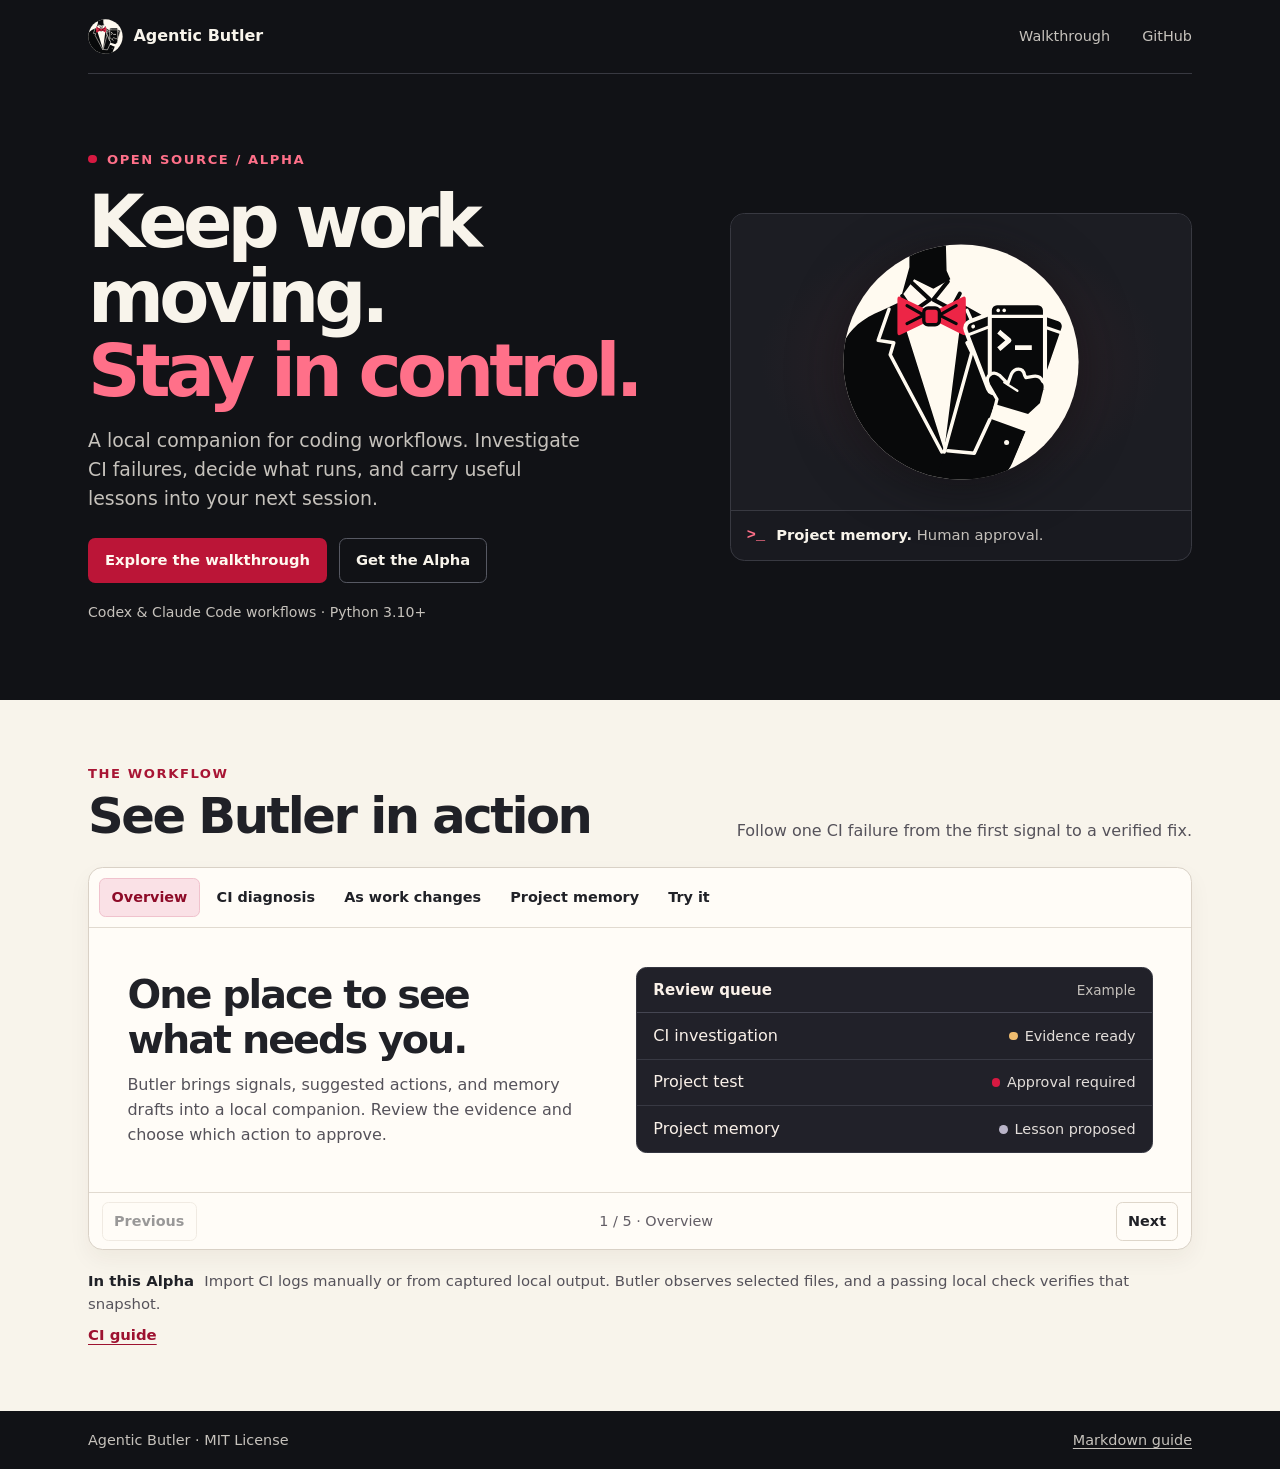
==== docs/index.html @ 4548ebe0 "Publish a static interactive Butler walkthrough" ====
<!doctype html>
<html lang="en">
<head>
  <meta charset="utf-8">
  <meta name="viewport" content="width=device-width, initial-scale=1">
  <meta name="description" content="Agentic Butler is an approval-first local companion for coding workflows and project memory.">
  <meta http-equiv="Content-Security-Policy" content="default-src 'none'; img-src 'self'; style-src 'self'; script-src 'self'; base-uri 'none'; form-action 'none'">
  <title>Agentic Butler — Project memory. Human approval.</title>
  <link rel="icon" href="assets/agentic-butler-icon.svg" type="image/svg+xml">
  <link rel="stylesheet" href="site.css">
  <script src="site.js" defer></script>
</head>
<body>
  <a class="skip" href="#main">Skip to content</a>
  <header class="shell masthead">
    <a class="brand" href="./"><img src="assets/agentic-butler-icon.svg" width="35" height="35" alt="">Agentic Butler</a>
    <nav aria-label="Site">
      <a href="#walkthrough">Walkthrough</a>
      <a href="https://github.com/Archer-Li/agentic-butler">GitHub</a>
    </nav>
  </header>
  <main id="main">
    <section class="shell hero" aria-labelledby="hero-title">
      <div>
        <p class="eyebrow"><span class="red-dot"></span> OPEN SOURCE <span aria-hidden="true">/</span> ALPHA</p>
        <h1 id="hero-title">Keep work moving.<br><span>Stay in control.</span></h1>
        <p class="intro">A local companion for coding workflows. Investigate CI failures, decide what runs, and carry useful lessons into your next session.</p>
        <div class="action-row">
          <a class="button primary" href="#walkthrough">Explore the walkthrough</a>
          <a class="button secondary" href="https://github.com/Archer-Li/agentic-butler/releases/tag/v0.3.0a1">Get the Alpha</a>
        </div>
        <p class="compatibility">Codex &amp; Claude Code workflows <span aria-hidden="true">·</span> Python 3.10+</p>
      </div>
      <figure class="hero-art">
        <div class="emblem-field"><img src="assets/agentic-butler-icon.svg" width="240" height="240" alt="A tuxedoed butler with a red bow tie holding terminal windows"></div>
        <figcaption>
          <span class="terminal-icon" aria-hidden="true">&gt;_</span>
          <span><strong>Project memory.</strong> Human approval.</span>
        </figcaption>
      </figure>
    </section>
    <div class="paper">
      <section class="shell walkthrough" id="walkthrough" aria-labelledby="deck-title">
        <div class="section-heading">
          <div><p class="eyebrow">THE WORKFLOW</p><h2 id="deck-title">See Butler in action</h2></div>
          <p>Follow one CI failure from the first signal to a verified fix.</p>
        </div>
        <div class="deck" id="deck">
          <div class="tabs" aria-label="Walkthrough slides" hidden>
            <button type="button" id="tab-overview" data-slide="overview">Overview</button>
            <button type="button" id="tab-ci" data-slide="ci">CI diagnosis</button>
            <button type="button" id="tab-progress" data-slide="progress">As work changes</button>
            <button type="button" id="tab-memory" data-slide="memory">Project memory</button>
            <button type="button" id="tab-start" data-slide="start">Try it</button>
          </div>
          <div class="stage">
            <section class="slide" id="slide-overview" aria-labelledby="title-overview">
              <div class="slide-copy"><h3 id="title-overview">One place to see what needs you.</h3><p>Butler brings signals, suggested actions, and memory drafts into a local companion. Review the evidence and choose which action to approve.</p></div>
              <div class="demo">
                <div class="demo-header"><span>Review queue</span><span class="demo-tag">Example</span></div>
                <dl class="queue"><div><dt>CI investigation</dt><dd><i class="dot warn"></i> Evidence ready</dd></div><div><dt>Project test</dt><dd><i class="dot red-dot"></i> Approval required</dd></div><div><dt>Project memory</dt><dd><i class="dot idle"></i> Lesson proposed</dd></div></dl>
              </div>
            </section>
            <section class="slide" id="slide-ci" aria-labelledby="title-ci">
              <div class="slide-copy"><h3 id="title-ci">From a failure log to a reviewable plan.</h3><p>Import a log or use failed local command output. Select relevant files, inspect the exact evidence, then approve and run a Codex diagnosis. A file-specific plan takes a separate approval.</p></div>
              <ol class="flow" aria-label="CI investigation flow"><li><span>Evidence</span><strong>Select failure log and files</strong></li><li class="gate"><span>Approval</span><strong>Review and run diagnosis</strong></li><li><span>Findings</span><strong>Read causes and cited lines</strong></li><li class="gate"><span>Approval</span><strong>Generate a separate plan</strong></li></ol>
            </section>
            <section class="slide" id="slide-progress" aria-labelledby="title-progress">
              <div class="slide-copy"><h3 id="title-progress">Already fixing it? Butler adjusts.</h3><p>Butler watches the files you selected. A change marks prior advice stale. Once you report a fix, the focus shifts to verification.</p></div>
              <div class="demo">
                <div class="demo-header"><span>Investigation status</span><span class="demo-tag">Example</span></div>
                <div class="progress-demo">
                  <details open><summary><i class="dot warn"></i> A selected file changes</summary><p>Review a fresh task with the current evidence.</p></details>
                  <details><summary><i class="dot red-dot"></i> You report the fix</summary><p>The old advice folds away. Review and run the verification command separately.</p></details>
                  <details><summary><i class="dot pass"></i> The approved check passes</summary><p>Butler displays a compact result for the checked snapshot.</p></details>
                </div>
              </div>
            </section>
            <section class="slide" id="slide-memory" aria-labelledby="title-memory">
              <div class="slide-copy"><h3 id="title-memory">Keep what the next session can use.</h3><p>Record a finding and its evidence. Review the memory draft before applying it as a versioned lesson. A later coding session can retrieve relevant guidance.</p></div>
              <ol class="cycle" aria-label="Project memory lifecycle"><li><strong>Capture</strong><span>Finding + evidence</span></li><li><strong>Review</strong><span>Inspect the draft</span></li><li><strong>Apply</strong><span>Save a revision</span></li><li><strong>Reuse</strong><span>Inform a later session</span></li></ol>
            </section>
            <section class="slide" id="slide-start" aria-labelledby="title-start">
              <div class="slide-copy"><h3 id="title-start">Start with one project and one check.</h3><p>Install the Alpha wheel, configure a trusted workspace, then opt in to CI investigations and a local verification command.</p><a class="guide" href="https://github.com/Archer-Li/agentic-butler/blob/v0.3.0a1/docs/companion-setup.md">Read the setup guide</a></div>
              <div class="demo">
                <div class="demo-header"><span>Local setup</span><span class="terminal-icon" aria-hidden="true">&gt;_</span></div>
                <pre><code>pco config-init pco.json
pco config-check pco.json
pco --config pco.json ui --open</code></pre>
              </div>
            </section>
          </div>
          <div class="controls" hidden>
            <button type="button" id="previous-slide">Previous</button>
            <span id="slide-counter" aria-live="polite"></span>
            <button type="button" id="next-slide">Next</button>
          </div>
        </div>
        <div class="alpha-note"><p><strong>In this Alpha</strong> Import CI logs manually or from captured local output. Butler observes selected files, and a passing local check verifies that snapshot.</p><a href="https://github.com/Archer-Li/agentic-butler/blob/v0.3.0a1/docs/ci-investigations.md">CI guide</a></div>
      </section>
    </div>
  </main>
  <footer class="shell footer"><span>Agentic Butler <span aria-hidden="true">·</span> MIT License</span><a href="https://github.com/Archer-Li/agentic-butler/blob/main/docs/project-overview.md">Markdown guide</a></footer>
</body>
</html>
---- docs/site.css ----
:root {
  color-scheme: dark;
  --dark:#111216; --surface:#191a20; --line:#383941;
  --cream:#f8f4eb; --paper:#ede8df; --ink:#202127;
  --muted:#c6c2bc; --red:#d71941; --lift:#ff7089;
  font-family:"Segoe UI",system-ui,sans-serif; line-height:1.55;
}
* { box-sizing:border-box; }
[hidden] { display:none !important; }
body { margin:0; background:var(--dark); color:var(--cream); }
a { color:inherit; text-underline-offset:.24em; }
button { font:inherit; cursor:pointer; }
button:disabled { cursor:default; opacity:.45; }
:focus-visible { outline:3px solid #dd2850; outline-offset:4px; }
h1,h2,h3,p,figure,dl,dd { margin:0; }
.shell { width:min(69rem, calc(100% - 3rem)); margin-inline:auto; }
.skip { position:fixed; z-index:5; left:1rem; top:1rem; padding:.7rem; background:var(--dark); transform:translateY(-200%); }
.skip:focus { transform:none; }
.masthead { display:flex; align-items:center; justify-content:space-between; gap:1rem; min-height:4.6rem; border-bottom:1px solid var(--line); }
.brand { display:inline-flex; align-items:center; gap:.65rem; font-weight:700; text-decoration:none; }
.brand img { display:block; }
.masthead nav { display:flex; align-items:center; gap:clamp(.85rem,3vw,2rem); font-size:.9rem; }
.masthead nav a { color:var(--muted); text-decoration:none; }
.masthead nav a:hover,.footer a:hover { color:var(--cream); text-decoration:underline; }
.hero { display:grid; grid-template-columns:1.25fr 1fr; gap:clamp(1.5rem,5vw,5rem); align-items:center; padding-block:clamp(2.8rem,6vw,5.6rem); }
.eyebrow { font-size:.82rem; font-weight:750; letter-spacing:.12em; color:var(--lift); }
.red-dot,.dot { display:inline-block; width:.55rem; height:.55rem; border-radius:50%; background:var(--red); flex:none; }
.eyebrow .red-dot { margin-right:.25rem; vertical-align:.08em; }
h1 { margin:.9rem 0 1.1rem; font-size:clamp(2.65rem,5.7vw,5rem); line-height:1.02; letter-spacing:-.067em; }
h1 span { color:var(--lift); }
.intro { max-width:31rem; font-size:clamp(1.04rem,1.8vw,1.18rem); color:var(--muted); }
.action-row { display:flex; flex-wrap:wrap; gap:.75rem; margin-top:1.5rem; }
.button { display:inline-flex; align-items:center; min-height:2.85rem; padding:.55rem 1rem; border:1px solid transparent; border-radius:.45rem; font-weight:700; font-size:.92rem; text-decoration:none; }
.primary { background:#bb1537; color:#fff9f0; }
.primary:hover { background:#d11940; }
.secondary { border-color:#575963; }
.secondary:hover { background:var(--surface); }
.compatibility { color:var(--muted); font-size:.88rem; margin-top:1.15rem; }
.hero-art { overflow:hidden; min-width:0; border:1px solid var(--line); border-radius:.9rem; background:var(--surface); }
.emblem-field { display:grid; min-height:17rem; place-items:center; padding:1.75rem; background:radial-gradient(ellipse at center,#322329 0%,#1c1d23 62%); }
.emblem-field img { display:block; max-width:min(100%, 15rem); height:auto; filter:drop-shadow(0 .5rem 1.6rem #0a080a80); }
figcaption { display:flex; align-items:center; gap:.7rem; padding:.8rem 1rem; border-top:1px solid var(--line); color:var(--muted); font-size:.92rem; }
figcaption strong { color:var(--cream); }
.terminal-icon { color:var(--lift); font:700 .95rem ui-monospace,Consolas,monospace; }
.paper { background:var(--cream); color:var(--ink); color-scheme:light; }
.walkthrough { padding-block:clamp(2.3rem,5vw,4.1rem); }
.section-heading { display:flex; justify-content:space-between; align-items:end; flex-wrap:wrap; gap:.45rem 2rem; margin-bottom:1.4rem; }
.section-heading h2 { font-size:clamp(1.85rem,4vw,3.1rem); line-height:1.12; letter-spacing:-.05em; margin-top:.25rem; }
.section-heading > p,.slide-copy p,.alpha-note p { color:#55525a; }
.section-heading .eyebrow { color:#a81534; }
.deck { background:#fffcf7; border:1px solid #d9d1c6; border-radius:.9rem; box-shadow:0 .6rem 1.4rem #3b270f0d; }
.tabs { display:flex; gap:.3rem; flex-wrap:wrap; padding:.65rem; border-bottom:1px solid #e1dad0; }
.tabs button,.controls button { border:1px solid transparent; border-radius:.4rem; padding:.45rem .7rem; background:none; color:var(--ink); font-size:.9rem; font-weight:650; }
.tabs button:hover,.controls button:not(:disabled):hover { background:#efe8de; }
.tabs button[aria-selected="true"] { color:#8e0b28; background:#fae1e6; border-color:#f0c2cd; }
.slide { display:grid; grid-template-columns:minmax(0,1fr) minmax(0,1.15fr); align-items:center; gap:clamp(1.25rem,5vw,3.75rem); min-height:16.5rem; padding:clamp(1.15rem,4vw,2.4rem); }
.slide + .slide { border-top:1px solid #e1dad0; }
[role="tabpanel"] { border-top:0 !important; }
.slide-copy h3 { font-size:clamp(1.65rem,3.1vw,2.5rem); letter-spacing:-.05em; line-height:1.12; margin-bottom:.75rem; }
.guide { display:inline-block; margin-top:.85rem; font-weight:700; color:#9d1230; }
.demo { color:#faf1e9; background:#212129; color-scheme:dark; border:1px solid #343540; border-radius:.65rem; overflow:hidden; min-width:0; }
.demo-header { display:flex; align-items:center; justify-content:space-between; gap:.5rem; padding:.65rem 1rem; border-bottom:1px solid #454652; font-weight:700; font-size:.94rem; }
.demo-tag { color:#c4c0bb; font-size:.85rem; font-weight:400; }
.queue > div { display:flex; flex-wrap:wrap; justify-content:space-between; gap:.2rem .65rem; padding:.65rem 1rem; }
.queue > div + div { border-top:1px solid #383943; }
.queue dd { display:flex; align-items:center; gap:.4rem; color:#e3deda; font-size:.9rem; }
.warn { background:#efbc6f; }.idle { background:#b9b4c8; }.pass { background:#81d4a1; }
.flow,.cycle { list-style:none; display:grid; gap:.55rem; padding:0; margin:0; }
.flow li,.cycle li { position:relative; display:grid; gap:.12rem; padding:.55rem .75rem; border:1px solid #ddd5cb; border-radius:.4rem; background:#f7f1e9; }
.flow li:not(:last-child)::after { content:""; position:absolute; left:1.2rem; top:100%; height:.58rem; border-left:2px solid #b09e95; }
.flow li.gate { background:#fbe8eb; border-color:#ecc3cc; }
.flow span,.cycle span { font-size:.86rem; color:#61555a; }
.flow .gate span { color:#a31334; }
.cycle { grid-template-columns:repeat(2,minmax(0,1fr)); gap:.65rem; }
.cycle li { padding:.85rem; border-left:3px solid var(--red); }
.progress-demo { padding:.25rem 1rem; }
.progress-demo details + details { border-top:1px solid #454652; }
.progress-demo summary { cursor:pointer; padding:.55rem 0; }
.progress-demo summary .dot { margin-right:.25rem; }
.progress-demo p { padding:0 0 .65rem 1.05rem; color:#d4cdd3; font-size:.94rem; }
pre { margin:0; padding:1rem; overflow:auto; color:#ffe4ed; font-size:.85rem; line-height:1.75; }
.controls { display:flex; justify-content:space-between; align-items:center; gap:.5rem; padding:.55rem .8rem; border-top:1px solid #e1dad0; }
.controls button { border-color:#ded6ca; }
#slide-counter { color:#625d65; font-size:.9rem; font-variant-numeric:tabular-nums; }
.alpha-note { display:flex; align-items:center; justify-content:space-between; flex-wrap:wrap; gap:.5rem 1rem; margin-top:1.25rem; font-size:.93rem; }
.alpha-note strong { color:var(--ink); margin-right:.35rem; }
.alpha-note a { color:#9d1230; font-weight:700; white-space:nowrap; }
.footer { display:flex; justify-content:space-between; align-items:center; gap:1rem; padding-block:1.1rem; font-size:.9rem; color:var(--muted); }
@media (max-width:46rem) {
  .hero,.slide { grid-template-columns:1fr; }
  .hero { gap:1.6rem; }
  .hero-art { max-width:28rem; }
  .emblem-field { min-height:12rem; }
  .emblem-field img { max-width:min(100%, 10.5rem); }
}
@media (max-width:26rem) {
  .shell { width:calc(100% - 2rem); }
  .masthead nav { gap:.6rem; font-size:.84rem; }
  .brand img { width:29px; height:29px; }
}
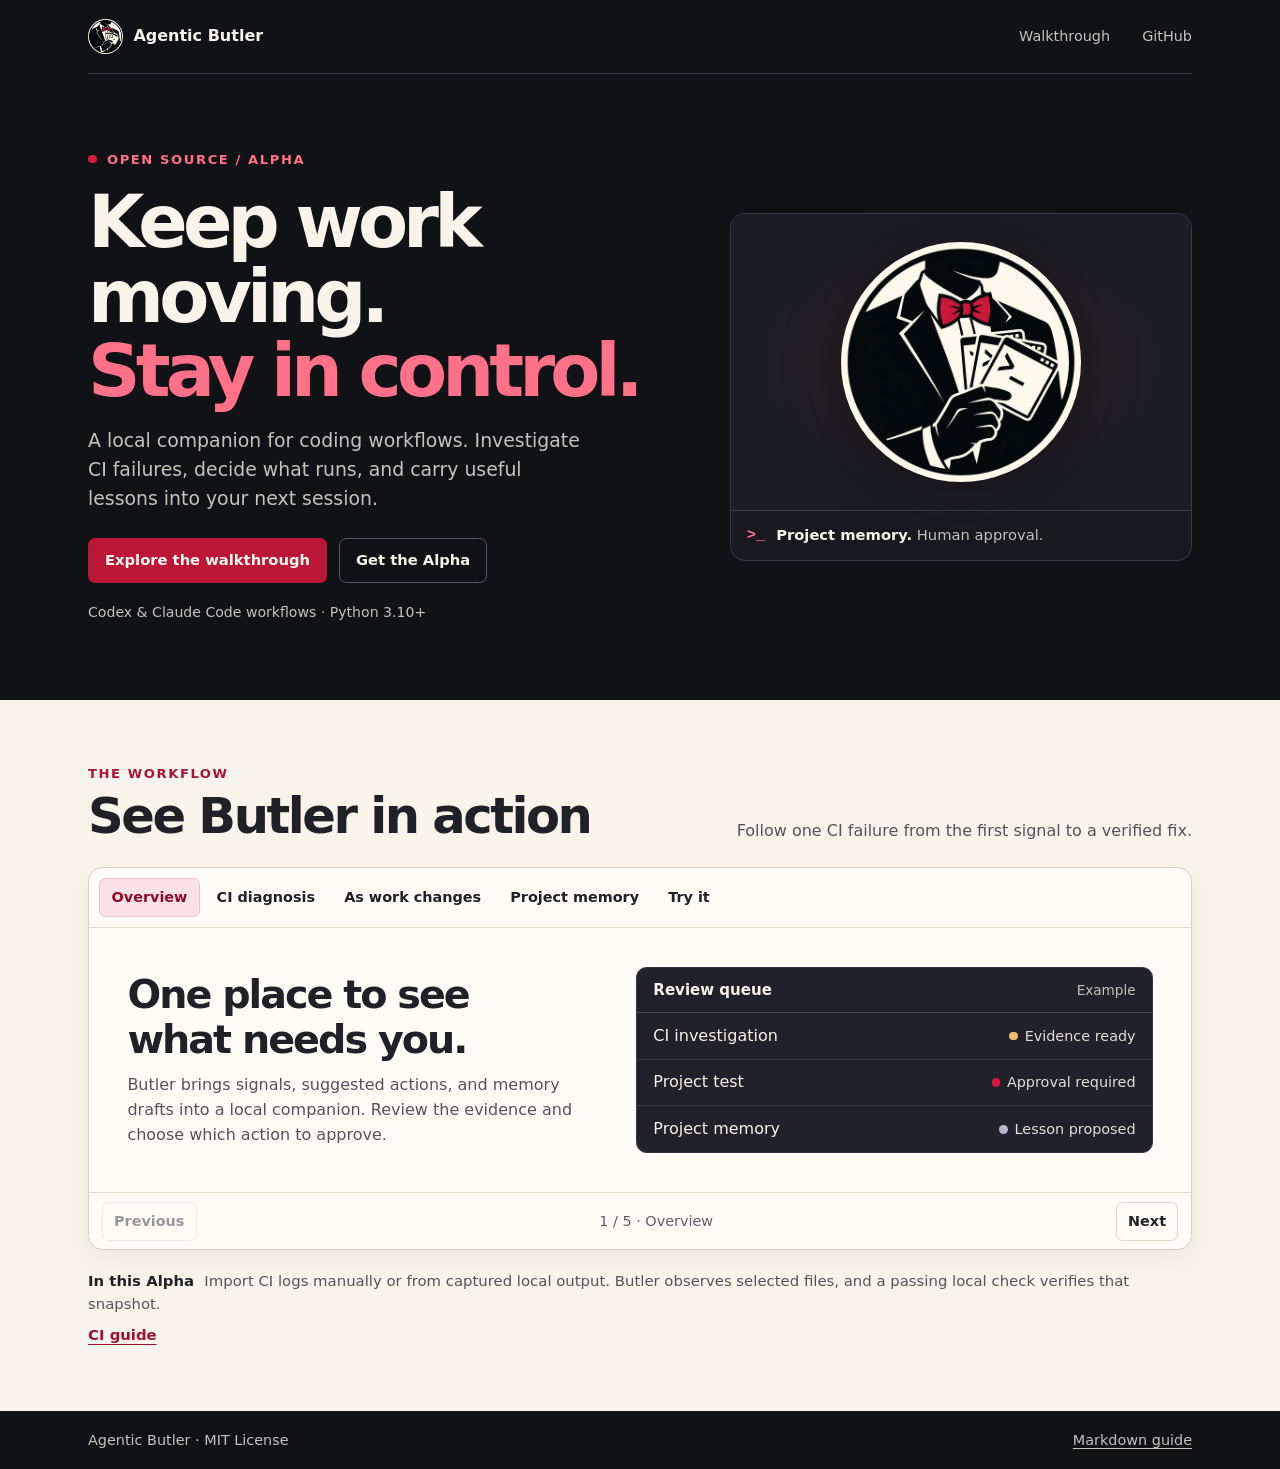
==== commit 8d24399c: "Replace site logos with the uploaded artwork" ====
--- a/docs/index.html
+++ b/docs/index.html
@@ -6,14 +6,14 @@
   <meta name="description" content="Agentic Butler is an approval-first local companion for coding workflows and project memory.">
   <meta http-equiv="Content-Security-Policy" content="default-src 'none'; img-src 'self'; style-src 'self'; script-src 'self'; base-uri 'none'; form-action 'none'">
   <title>Agentic Butler — Project memory. Human approval.</title>
-  <link rel="icon" href="assets/agentic-butler-icon.svg" type="image/svg+xml">
+  <link rel="icon" href="assets/favicon.png" type="image/png" sizes="32x32">
   <link rel="stylesheet" href="site.css">
   <script src="site.js" defer></script>
 </head>
 <body>
   <a class="skip" href="#main">Skip to content</a>
   <header class="shell masthead">
-    <a class="brand" href="./"><img src="assets/agentic-butler-icon.svg" width="35" height="35" alt="">Agentic Butler</a>
+    <a class="brand" href="./"><img src="assets/agentic-butler-logo.png" width="35" height="35" alt="">Agentic Butler</a>
     <nav aria-label="Site">
       <a href="#walkthrough">Walkthrough</a>
       <a href="https://github.com/Archer-Li/agentic-butler">GitHub</a>
@@ -32,7 +32,7 @@
         <p class="compatibility">Codex &amp; Claude Code workflows <span aria-hidden="true">·</span> Python 3.10+</p>
       </div>
       <figure class="hero-art">
-        <div class="emblem-field"><img src="assets/agentic-butler-icon.svg" width="240" height="240" alt="A tuxedoed butler with a red bow tie holding terminal windows"></div>
+        <div class="emblem-field"><img src="assets/agentic-butler-logo.png" width="240" height="240" alt="A tuxedoed butler with a red bow tie holding a fan of terminal windows"></div>
         <figcaption>
           <span class="terminal-icon" aria-hidden="true">&gt;_</span>
           <span><strong>Project memory.</strong> Human approval.</span>
--- a/docs/site.css
+++ b/docs/site.css
@@ -18,7 +18,7 @@
 .skip:focus { transform:none; }
 .masthead { display:flex; align-items:center; justify-content:space-between; gap:1rem; min-height:4.6rem; border-bottom:1px solid var(--line); }
 .brand { display:inline-flex; align-items:center; gap:.65rem; font-weight:700; text-decoration:none; }
-.brand img { display:block; }
+.brand img { display:block; border-radius:50%; }
 .masthead nav { display:flex; align-items:center; gap:clamp(.85rem,3vw,2rem); font-size:.9rem; }
 .masthead nav a { color:var(--muted); text-decoration:none; }
 .masthead nav a:hover,.footer a:hover { color:var(--cream); text-decoration:underline; }
@@ -38,7 +38,7 @@
 .compatibility { color:var(--muted); font-size:.88rem; margin-top:1.15rem; }
 .hero-art { overflow:hidden; min-width:0; border:1px solid var(--line); border-radius:.9rem; background:var(--surface); }
 .emblem-field { display:grid; min-height:17rem; place-items:center; padding:1.75rem; background:radial-gradient(ellipse at center,#322329 0%,#1c1d23 62%); }
-.emblem-field img { display:block; max-width:min(100%, 15rem); height:auto; filter:drop-shadow(0 .5rem 1.6rem #0a080a80); }
+.emblem-field img { display:block; max-width:min(100%, 15rem); height:auto; border-radius:50%; filter:drop-shadow(0 .5rem 1.6rem #0a080a80); }
 figcaption { display:flex; align-items:center; gap:.7rem; padding:.8rem 1rem; border-top:1px solid var(--line); color:var(--muted); font-size:.92rem; }
 figcaption strong { color:var(--cream); }
 .terminal-icon { color:var(--lift); font:700 .95rem ui-monospace,Consolas,monospace; }
